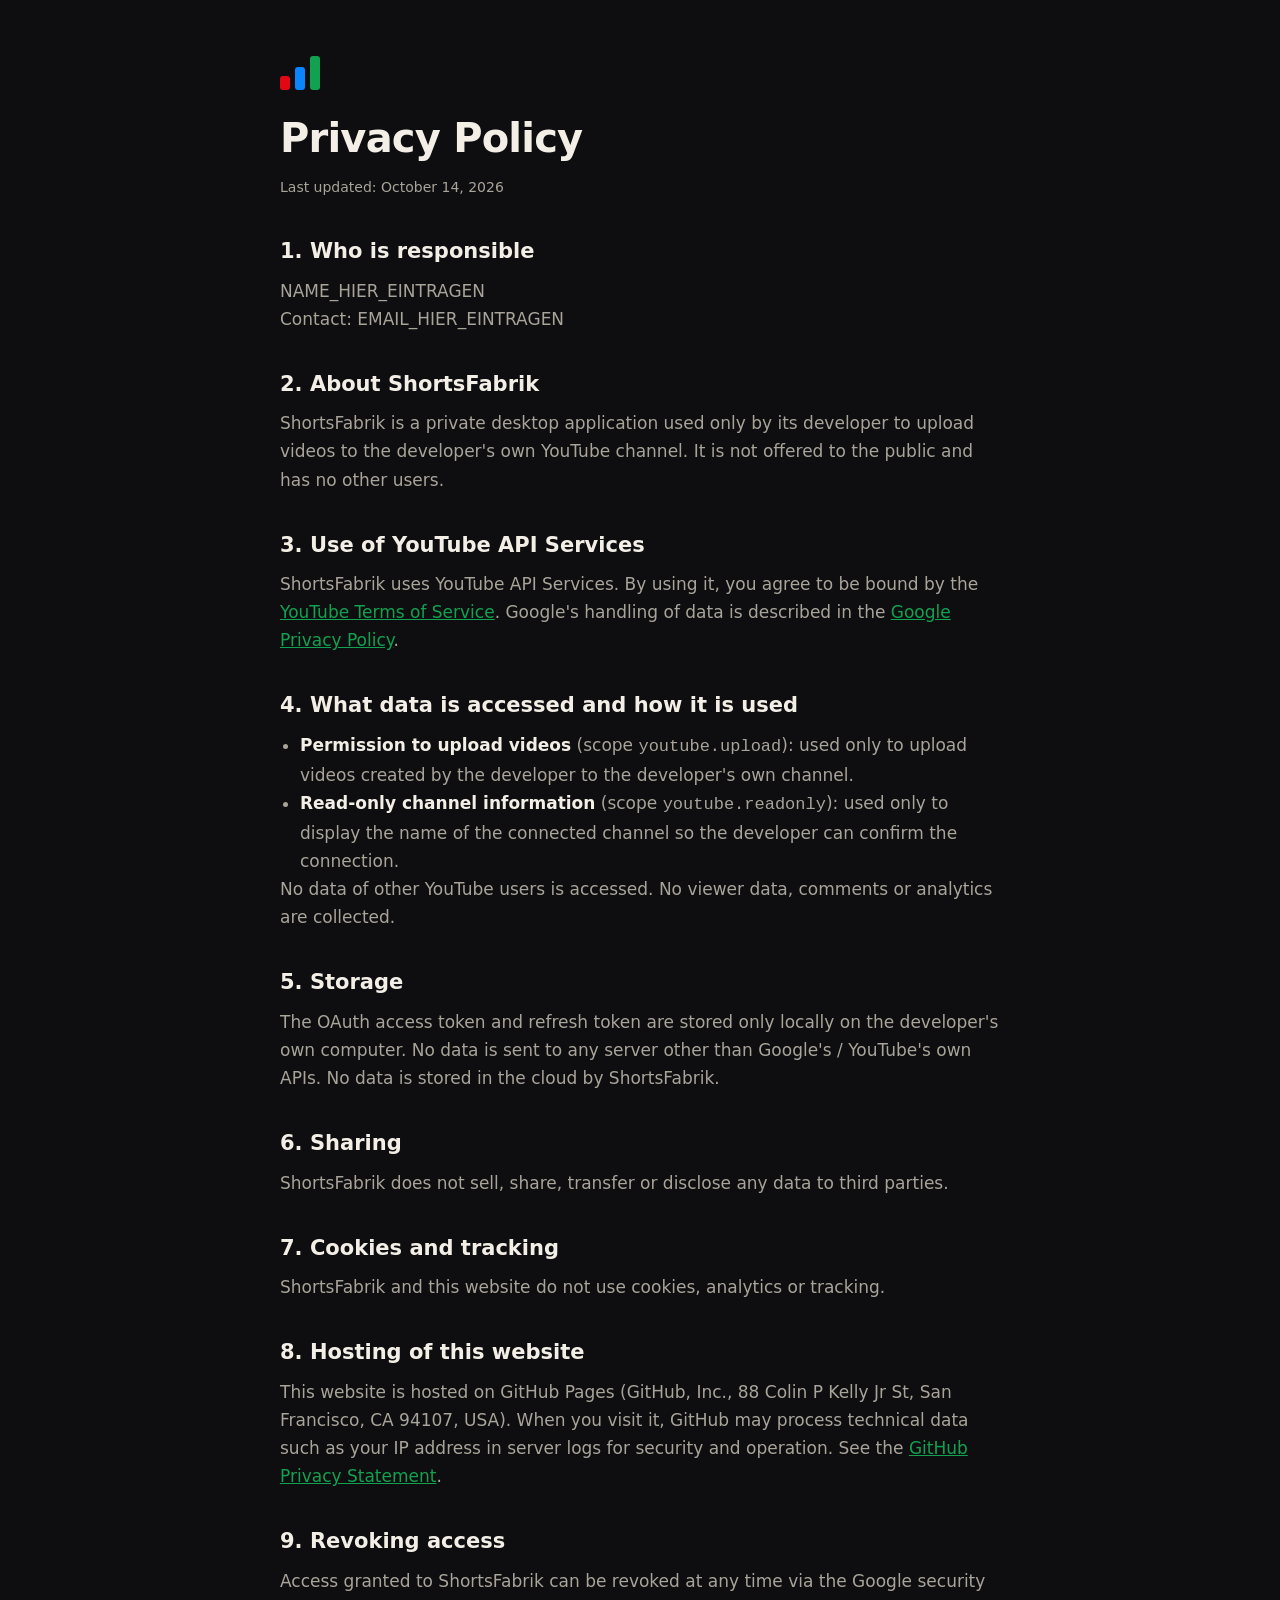
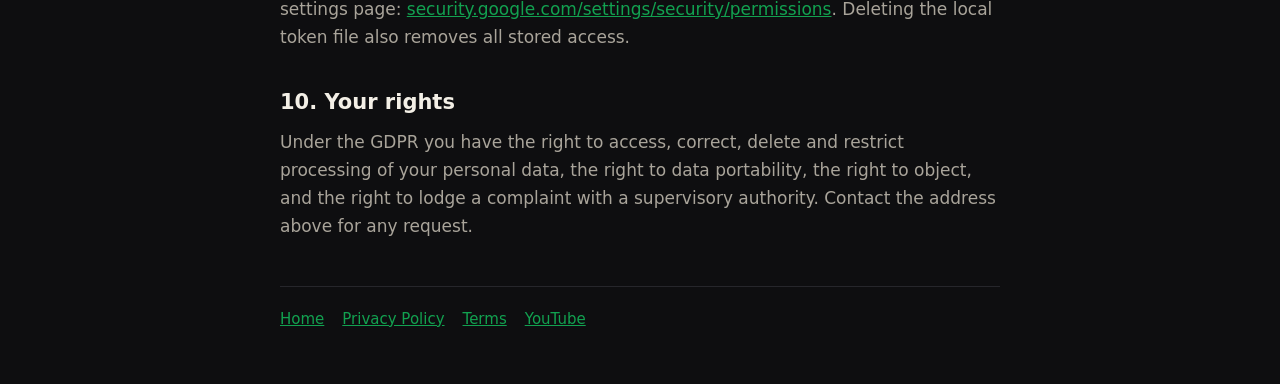
==== privacy.html @ 3164d118 "Add files via upload" ====
<!doctype html><html lang="en"><head><meta charset="utf-8"><meta name="viewport" content="width=device-width,initial-scale=1">
<title>Privacy Policy – ShortsFabrik</title><link rel="stylesheet" href="style.css"></head><body><main>
<div class="logo" aria-hidden="true"><i style="height:40%;background:var(--r)"></i><i style="height:68%;background:var(--b)"></i><i style="height:100%;background:var(--g)"></i></div>
<h1>Privacy Policy</h1>
<p><small>Last updated: October 14, 2026</small></p>

<h2>1. Who is responsible</h2>
<p>NAME_HIER_EINTRAGEN<br>Contact: EMAIL_HIER_EINTRAGEN</p>

<h2>2. About ShortsFabrik</h2>
<p>ShortsFabrik is a private desktop application used only by its developer to upload videos to the developer's own YouTube channel. It is not offered to the public and has no other users.</p>

<h2>3. Use of YouTube API Services</h2>
<p>ShortsFabrik uses YouTube API Services. By using it, you agree to be bound by the <a href="https://www.youtube.com/t/terms">YouTube Terms of Service</a>. Google's handling of data is described in the <a href="https://policies.google.com/privacy">Google Privacy Policy</a>.</p>

<h2>4. What data is accessed and how it is used</h2>
<ul>
<li><b>Permission to upload videos</b> (scope <code>youtube.upload</code>): used only to upload videos created by the developer to the developer's own channel.</li>
<li><b>Read-only channel information</b> (scope <code>youtube.readonly</code>): used only to display the name of the connected channel so the developer can confirm the connection.</li>
</ul>
<p>No data of other YouTube users is accessed. No viewer data, comments or analytics are collected.</p>

<h2>5. Storage</h2>
<p>The OAuth access token and refresh token are stored only locally on the developer's own computer. No data is sent to any server other than Google's / YouTube's own APIs. No data is stored in the cloud by ShortsFabrik.</p>

<h2>6. Sharing</h2>
<p>ShortsFabrik does not sell, share, transfer or disclose any data to third parties.</p>

<h2>7. Cookies and tracking</h2>
<p>ShortsFabrik and this website do not use cookies, analytics or tracking.</p>

<h2>8. Hosting of this website</h2>
<p>This website is hosted on GitHub Pages (GitHub, Inc., 88 Colin P Kelly Jr St, San Francisco, CA 94107, USA). When you visit it, GitHub may process technical data such as your IP address in server logs for security and operation. See the <a href="https://docs.github.com/en/site-policy/privacy-policies/github-general-privacy-statement">GitHub Privacy Statement</a>.</p>

<h2>9. Revoking access</h2>
<p>Access granted to ShortsFabrik can be revoked at any time via the Google security settings page: <a href="https://security.google.com/settings/security/permissions">security.google.com/settings/security/permissions</a>. Deleting the local token file also removes all stored access.</p>

<h2>10. Your rights</h2>
<p>Under the GDPR you have the right to access, correct, delete and restrict processing of your personal data, the right to data portability, the right to object, and the right to lodge a complaint with a supervisory authority. Contact the address above for any request.</p>
<nav><a href="index.html">Home</a><a href="privacy.html">Privacy Policy</a><a href="terms.html">Terms</a><a href="https://www.youtube.com/@themoneyledgr">YouTube</a></nav>
</main></body></html>
---- style.css ----
:root{--bg:#0E0E10;--fg:#F3EFE6;--mute:#a9a49a;--g:#12A150;--b:#0A84FF;--r:#E30613;--line:#26262b}
*{box-sizing:border-box;margin:0;padding:0}
body{background:var(--bg);color:var(--fg);font:17px/1.65 system-ui,-apple-system,"Segoe UI",Roboto,sans-serif;padding:56px 20px}
main{max-width:720px;margin:0 auto}
.logo{display:flex;align-items:flex-end;gap:5px;height:34px;margin-bottom:26px}
.logo i{display:block;width:10px;border-radius:3px}
h1{font-size:40px;line-height:1.1;letter-spacing:-.02em;margin-bottom:12px}
h2{font-size:21px;margin:34px 0 8px}
p,li{color:var(--mute)}
ul{margin:8px 0 0 20px}
b,strong{color:var(--fg)}
a{color:var(--g)}
.lead{font-size:20px;margin-bottom:8px}
nav{display:flex;gap:18px;margin-top:46px;padding-top:20px;border-top:1px solid var(--line);font-size:15px;flex-wrap:wrap}
small{color:var(--mute);font-size:14px}
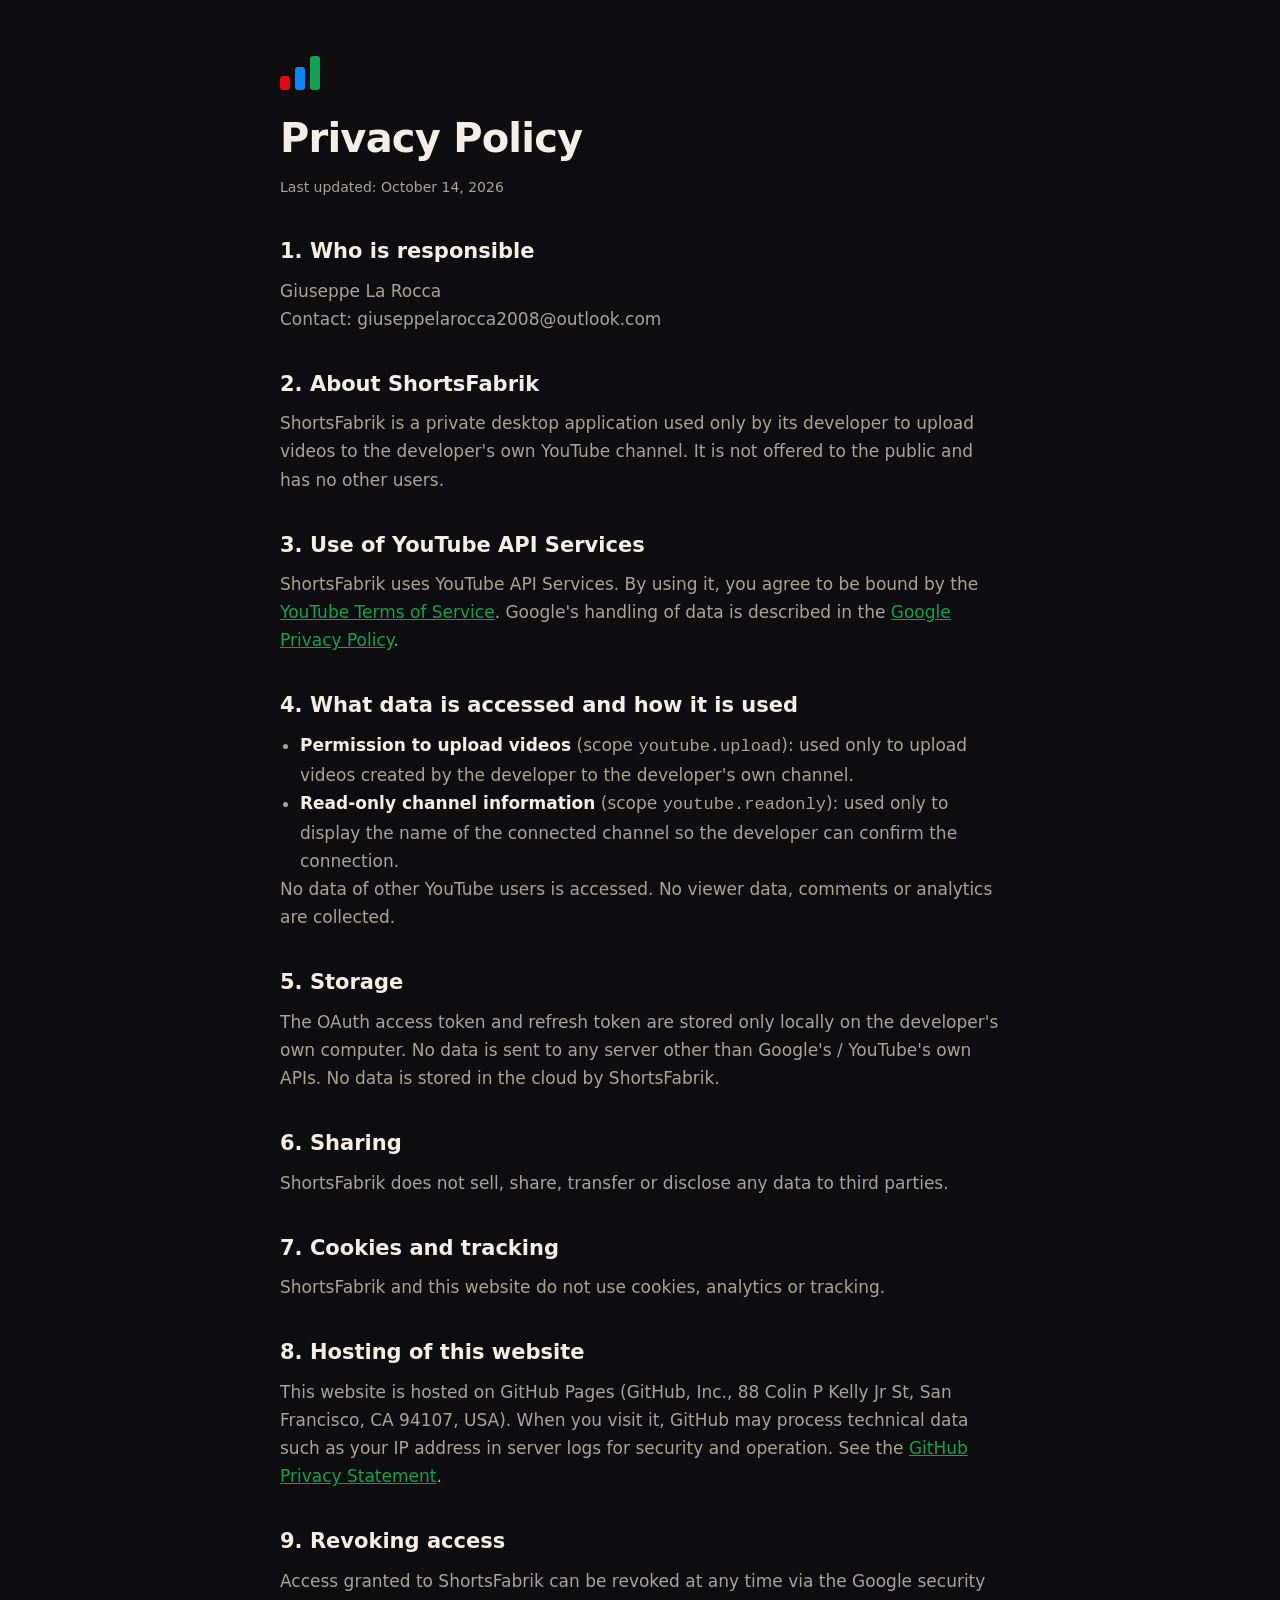
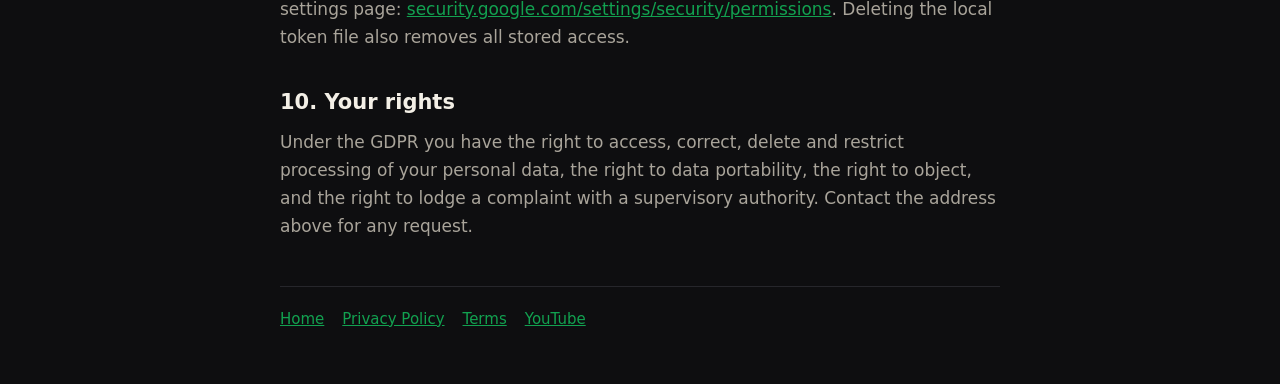
==== commit 8659d40c: "Update privacy.html" ====
--- a/privacy.html
+++ b/privacy.html
@@ -5,7 +5,7 @@
 <p><small>Last updated: October 14, 2026</small></p>
 
 <h2>1. Who is responsible</h2>
-<p>NAME_HIER_EINTRAGEN<br>Contact: EMAIL_HIER_EINTRAGEN</p>
+<p>Giuseppe La Rocca<br>Contact: giuseppelarocca2008@outlook.com</p>
 
 <h2>2. About ShortsFabrik</h2>
 <p>ShortsFabrik is a private desktop application used only by its developer to upload videos to the developer's own YouTube channel. It is not offered to the public and has no other users.</p>
